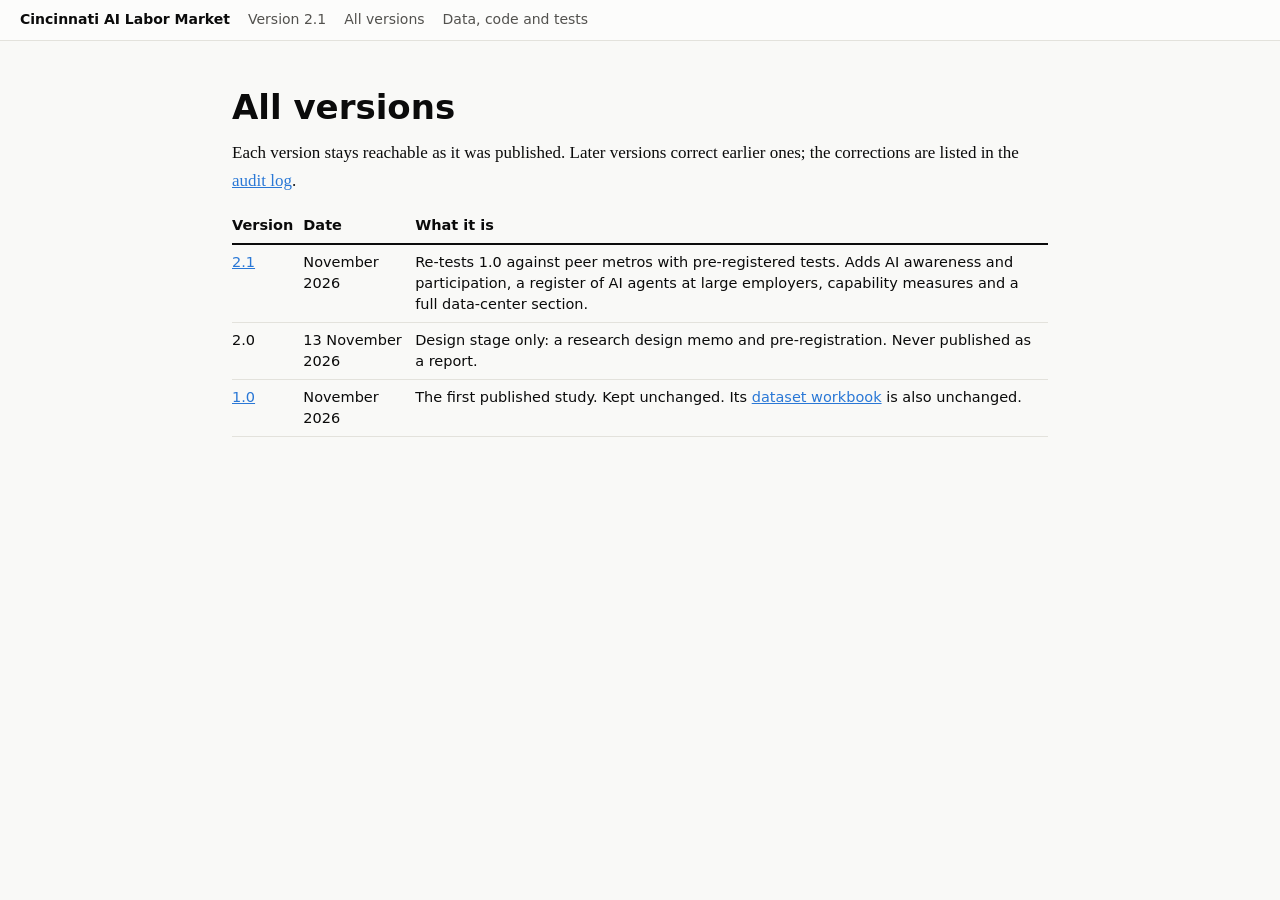
==== docs/archive.html @ dceb13d5 "Add 2.1 deck outline, dataset workbook and site build; archive the 1.0 site under docs/v1.0 Nothing " ====
<!doctype html>
<html lang="en"><head><meta charset="utf-8"><meta name="viewport" content="width=device-width,initial-scale=1">
<title>All versions - Cincinnati AI Labor Market</title><link rel="stylesheet" href="report21.css"></head><body>
<div class="top"><strong>Cincinnati AI Labor Market</strong><a href="index.html">Version 2.1</a><a href="archive.html">All versions</a>
<a href="https://github.com/ketibak-ai/cincinnati-ai-labor-market">Data, code and tests</a></div>
<main><h1>All versions</h1>
<p>Each version stays reachable as it was published. Later versions correct earlier ones; the corrections are listed in the
<a href="https://github.com/ketibak-ai/cincinnati-ai-labor-market/blob/main/AUDIT.md">audit log</a>.</p>
<div class="tw"><table><thead><tr><th>Version</th><th>Date</th><th>What it is</th></tr></thead><tbody>
<tr><td><a href="index.html">2.1</a></td><td>November 2026</td><td>Re-tests 1.0 against peer metros with pre-registered tests. Adds AI awareness and participation,
a register of AI agents at large employers, capability measures and a full data-center section.</td></tr>
<tr><td>2.0</td><td>13 November 2026</td><td>Design stage only: a research design memo and pre-registration. Never published as a report.</td></tr>
<tr><td><a href="v1.0/index.html">1.0</a></td><td>November 2026</td><td>The first published study. Kept unchanged.
Its <a href="Cincinnati_AI_Labor_Market_Dataset.xlsx">dataset workbook</a> is also unchanged.</td></tr>
</tbody></table></div></main></body></html>
---- docs/report21.css ----
:root{--ink:#0b0b0b;--ink2:#52514e;--line:#e3e2dc;--bg:#f9f9f7;--card:#fcfcfb;--accent:#2a78d6}
*{box-sizing:border-box}body{margin:0;background:var(--bg);color:var(--ink);font:17px/1.6 Georgia,'Source Serif 4',serif}
.top{background:var(--card);border-bottom:1px solid var(--line);padding:10px 20px;font:14px/1.4 system-ui,sans-serif;display:flex;gap:18px;flex-wrap:wrap}
.top a{color:var(--ink2);text-decoration:none}.top a:hover{color:var(--accent)}.top strong{color:var(--ink)}
main{max-width:860px;margin:0 auto;padding:28px 22px 80px}
h1{font:700 34px/1.2 system-ui,sans-serif;margin:18px 0 12px;text-wrap:balance}
h2{font:700 24px/1.25 system-ui,sans-serif;margin:46px 0 10px;padding-top:14px;border-top:2px solid var(--ink)}
h3{font:600 18.5px/1.3 system-ui,sans-serif;margin:28px 0 6px}h4{font:600 16px system-ui,sans-serif;margin:20px 0 4px}
p{margin:0 0 14px}a{color:var(--accent)}hr{border:0;border-top:1px solid var(--line);margin:30px 0}
ul,ol{margin:0 0 16px;padding-left:24px}li{margin:0 0 7px}
code{font:13.5px ui-monospace,Consolas,monospace;background:#efeee9;padding:1px 5px;border-radius:3px}
pre{background:#efeee9;padding:12px 14px;overflow-x:auto;border-radius:6px}pre code{background:none;padding:0}
.tw{overflow-x:auto;margin:6px 0 18px}table{border-collapse:collapse;width:100%;font:14.5px/1.45 system-ui,sans-serif}
th{text-align:left;border-bottom:2px solid var(--ink);padding:7px 10px 7px 0;vertical-align:bottom}
td{border-bottom:1px solid var(--line);padding:7px 10px 7px 0;vertical-align:top}
figure{margin:18px 0 22px}figure img{width:100%;height:auto;border:1px solid var(--line);border-radius:4px;display:block}
.toc{font:14.5px/1.5 system-ui,sans-serif;background:var(--card);border:1px solid var(--line);border-radius:6px;padding:12px 18px;margin:18px 0 8px;columns:2;column-gap:28px}
.toc a{display:block;color:var(--ink2);text-decoration:none;padding:2px 0}.toc a:hover{color:var(--accent)}
.draft{font:14px/1.45 system-ui,sans-serif;background:#fff4d6;border:1px solid #e0c97a;border-radius:6px;padding:10px 14px;margin:0 0 6px}
@media(max-width:640px){body{font-size:16px}h1{font-size:27px}.toc{columns:1}}
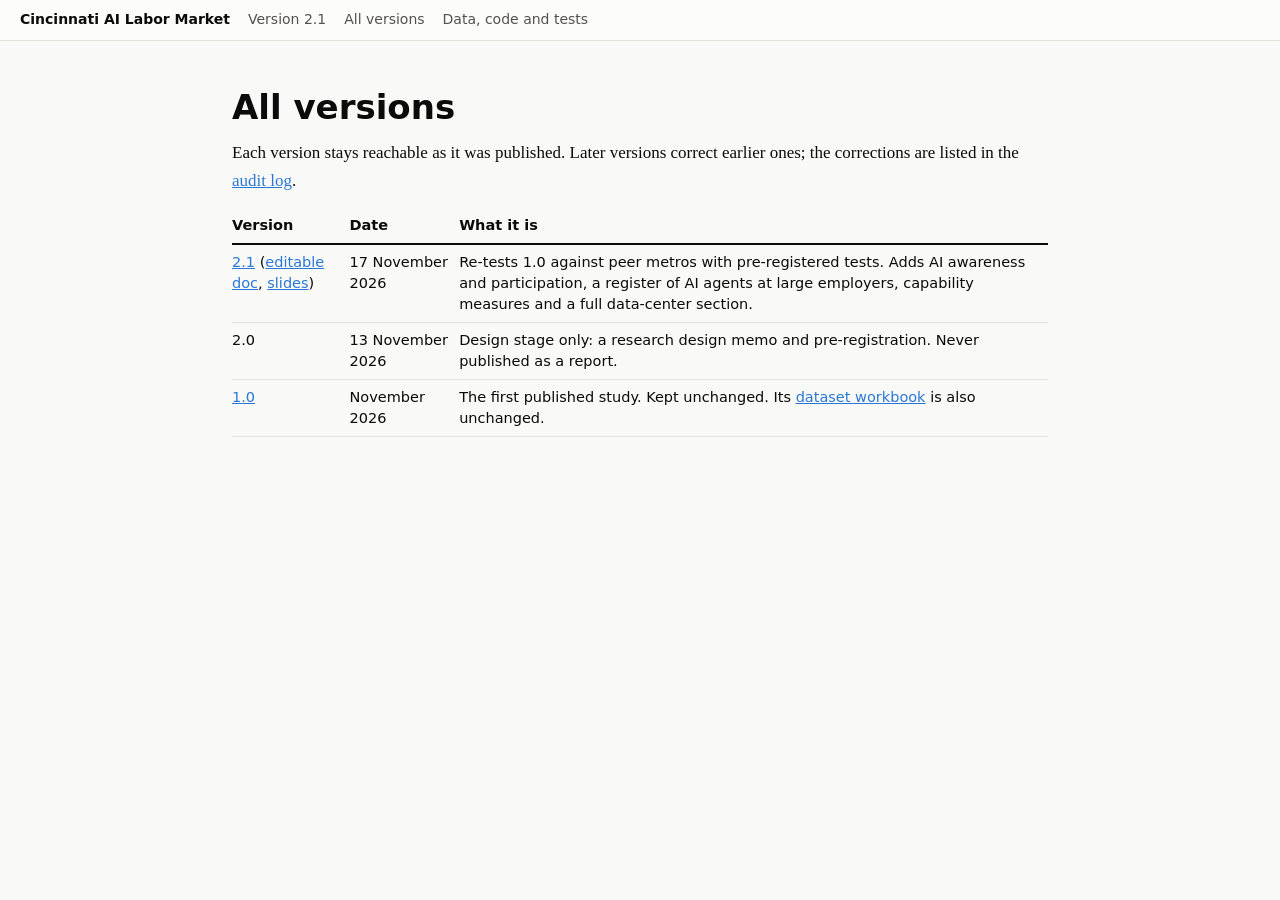
==== commit 37586e49: "Mark 2.1 as published and link the report doc and slides Also corrects the date of Kroger's 150,000-" ====
--- a/docs/archive.html
+++ b/docs/archive.html
@@ -7,7 +7,7 @@
 <p>Each version stays reachable as it was published. Later versions correct earlier ones; the corrections are listed in the
 <a href="https://github.com/ketibak-ai/cincinnati-ai-labor-market/blob/main/AUDIT.md">audit log</a>.</p>
 <div class="tw"><table><thead><tr><th>Version</th><th>Date</th><th>What it is</th></tr></thead><tbody>
-<tr><td><a href="index.html">2.1</a></td><td>November 2026</td><td>Re-tests 1.0 against peer metros with pre-registered tests. Adds AI awareness and participation,
+<tr><td><a href="index.html">2.1</a> (<a href="https://claude.ai/artifact/HmTGiep1fUHFH2EgoZnysg">editable doc</a>, <a href="https://claude.ai/artifact/52uT1dxWPsjeDuVzvFSyJP">slides</a>)</td><td>17 November 2026</td><td>Re-tests 1.0 against peer metros with pre-registered tests. Adds AI awareness and participation,
 a register of AI agents at large employers, capability measures and a full data-center section.</td></tr>
 <tr><td>2.0</td><td>13 November 2026</td><td>Design stage only: a research design memo and pre-registration. Never published as a report.</td></tr>
 <tr><td><a href="v1.0/index.html">1.0</a></td><td>November 2026</td><td>The first published study. Kept unchanged.
